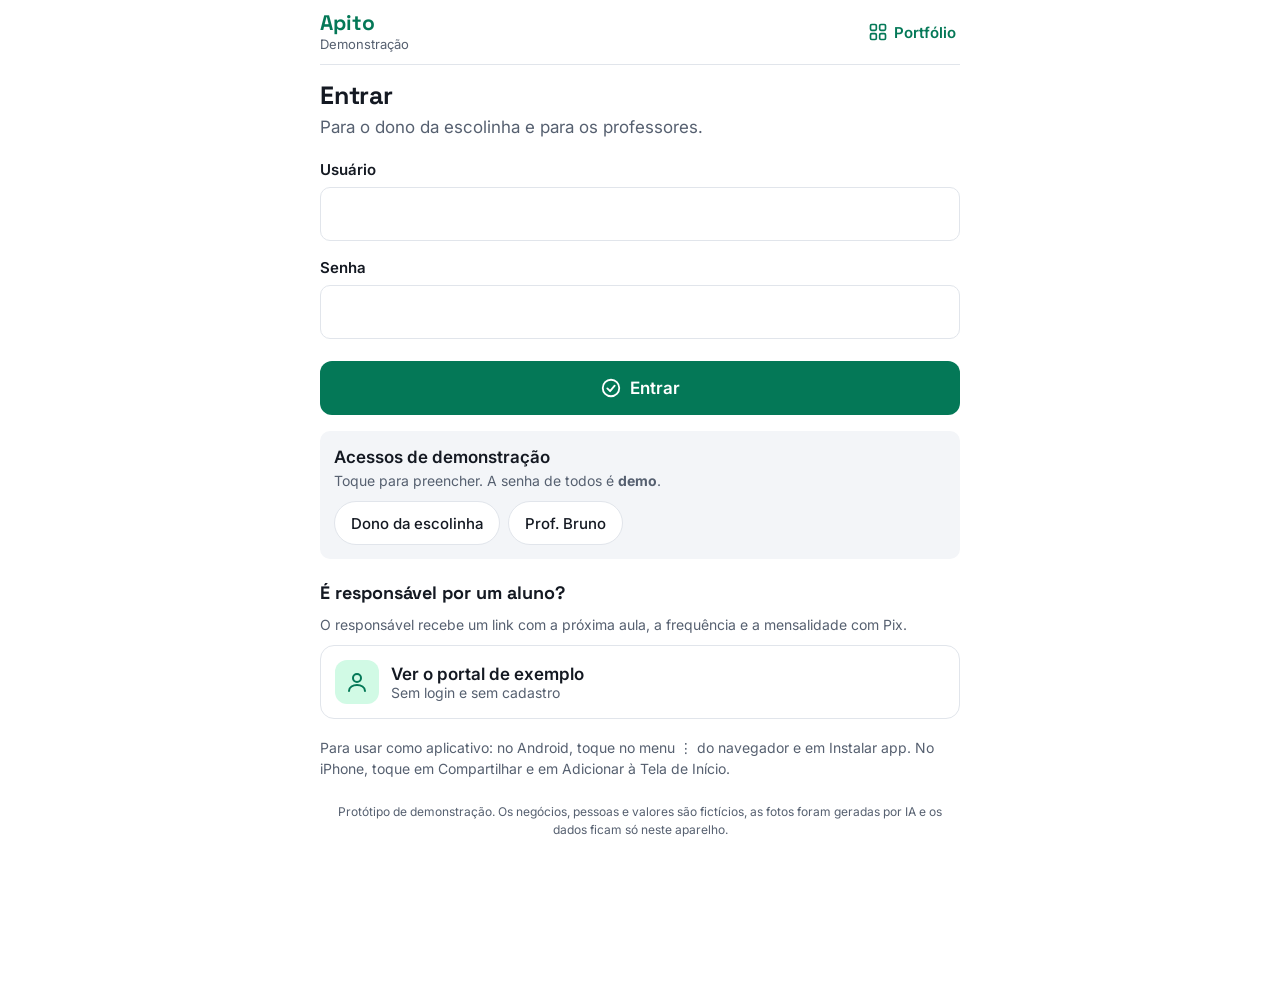
==== apito/index.html @ 2c62874d "Logo AG novo e sete protótipos novos no portfólio: Locafesta, Apito, Patinhas, Festeiro, VaiVan, Cad" ====
<!doctype html>
<html lang="pt-BR">
<head>
<meta charset="utf-8">
<meta name="viewport" content="width=device-width,initial-scale=1,viewport-fit=cover">
<title>Apito · Demonstração</title>
<meta name="description" content="Gestão de escolinhas de esporte e dança: turmas, chamada pelo celular e mensalidade por Pix.">
<meta name="robots" content="noindex">
<meta name="theme-color" content="#047857">
<link rel="manifest" href="manifest.webmanifest">
<link rel="icon" href="favicon-64.png" sizes="64x64" type="image/png">
<link rel="icon" href="favicon-32.png" sizes="32x32" type="image/png">
<link rel="apple-touch-icon" href="apple-touch-icon.png">
<meta name="apple-mobile-web-app-capable" content="yes">
<meta name="apple-mobile-web-app-title" content="Apito">
<link rel="preconnect" href="https://fonts.googleapis.com">
<link rel="stylesheet" href="https://fonts.googleapis.com/css2?family=Inter:wght@400;500;600;700&family=Space+Grotesk:wght@500;600;700&display=swap">
<link rel="stylesheet" href="styles.css">
</head>
<body>
<div class="app-wrap">
<div id="app"></div>
<p class="legend-note">Protótipo de demonstração. Os negócios, pessoas e valores são fictícios, as fotos foram geradas por IA e os dados ficam só neste aparelho.</p>
<div class="toast" id="toast" hidden></div>
<dialog class="dz" id="dz"><img id="dzimg" alt="Foto ampliada"><button type="button" class="btn ghost lg" data-act="fechar">Fechar</button></dialog>
<dialog id="dlg"><div id="dlgc"></div></dialog>
</div>
<script src="shell.js"></script>
<script src="app.js"></script>
<script src="engine.js"></script>
</body>
</html>
---- apito/styles.css ----
:root{--accent:#047857;--accent-ink:#ffffff;--accent-soft:#d1fae5}
@media (prefers-color-scheme:dark){:root:not([data-theme="light"]){--accent:#6ee7b7;--accent-ink:#022c22;--accent-soft:#0f2e24}}
:root[data-theme="dark"]{--accent:#6ee7b7;--accent-ink:#022c22;--accent-soft:#0f2e24}
:root{
--page:#ffffff;--bg:#eceff3;--dot:#cdd3dc;--surface:#ffffff;--surface2:#f3f5f8;--fg:#141922;--muted:#566070;--line:#e1e5eb;--chrome:#1c212b;
--ok:#177a43;--ok-soft:#dff3e6;--warn:#8f5700;--warn-soft:#fcefd0;--bad:#b42e28;--bad-soft:#fadfdd;
--fd:'Space Grotesk',system-ui,sans-serif;--fb:'Inter',system-ui,sans-serif;
}
@media (prefers-color-scheme:dark){:root:not([data-theme="light"]){
--page:#0b0e13;--bg:#12161d;--dot:#262c37;--surface:#1a1f28;--surface2:#232934;--fg:#edf0f5;--muted:#9ca5b4;--line:#2c3340;--chrome:#343c4b;
--ok:#52c984;--ok-soft:#173a29;--warn:#e9b24d;--warn-soft:#3b2d12;--bad:#f08a84;--bad-soft:#40201f;color-scheme:dark}}
:root[data-theme="dark"]{
--page:#0b0e13;--bg:#12161d;--dot:#262c37;--surface:#1a1f28;--surface2:#232934;--fg:#edf0f5;--muted:#9ca5b4;--line:#2c3340;--chrome:#343c4b;
--ok:#52c984;--ok-soft:#173a29;--warn:#e9b24d;--warn-soft:#3b2d12;--bad:#f08a84;--bad-soft:#40201f;color-scheme:dark}
*{box-sizing:border-box}
body{margin:0;background:var(--page);color:var(--fg);font-family:var(--fb);font-size:14px;line-height:1.5;padding-block:40px 64px;padding-left:max(16px,env(safe-area-inset-left,0px));padding-right:max(16px,env(safe-area-inset-right,0px))}
.wrap{max-width:1180px;margin:0 auto;display:flex;flex-direction:column;gap:44px}
h1,h2,h3{font-family:var(--fd);margin:0;text-wrap:balance}
h1{font-size:clamp(32px,6vw,48px);line-height:1.05;letter-spacing:-.02em}
h2{font-size:22px;margin-bottom:18px}
.lead{font-size:17px;color:var(--muted);max-width:60ch;margin:12px 0 0}
.brand{font:600 12px var(--fb);letter-spacing:.08em;text-transform:uppercase;color:var(--accent);margin:0 0 10px}
.chips{display:flex;flex-wrap:wrap;gap:8px;margin-top:16px}
.chip{display:inline-block;padding:2px 9px;border-radius:999px;font-size:11px;font-weight:600;background:var(--surface2);color:var(--muted);white-space:nowrap}
.chip.acc{background:var(--accent-soft);color:var(--accent)}
.chip.ok{background:var(--ok-soft);color:var(--ok)}
.chip.warn{background:var(--warn-soft);color:var(--warn)}
.chip.bad{background:var(--bad-soft);color:var(--bad)}
.hero .chip{font-size:12px;padding:4px 12px}
.cols{display:grid;grid-template-columns:repeat(auto-fit,minmax(300px,1fr));gap:28px 40px}
.group h3{font-size:12px;text-transform:uppercase;letter-spacing:.08em;color:var(--muted);margin-bottom:14px;font-family:var(--fb);font-weight:600}
.feats{list-style:none;margin:0;padding:0;display:flex;flex-direction:column;gap:12px}
.feats li{display:flex;gap:12px;align-items:flex-start}
.feats li::before{content:"";flex:none;width:8px;height:8px;margin-top:7px;border-radius:50%;background:var(--accent)}
.later li::before{background:transparent;border:2px solid var(--muted)}
.feats div{min-width:0}
.feats b{font-weight:600}
.feats span{display:block;color:var(--muted);font-size:13px}
.canvas{background-color:var(--bg);background-image:radial-gradient(var(--dot) 1px,transparent 1px);background-size:20px 20px;border:1px solid var(--line);border-radius:16px;padding:28px;display:flex;gap:36px;align-items:flex-start;overflow-x:auto}
.fr{flex:none;display:flex;flex-direction:column;gap:10px}
.fl{font-size:12px;font-weight:600;color:var(--muted)}
.fl small{font-weight:400;margin-left:6px}
.win{width:740px;background:var(--surface);border-radius:12px;box-shadow:0 1px 2px rgba(0,0,0,.1),0 10px 30px rgba(0,0,0,.1);overflow:hidden;font-size:12px}
.wbar{display:flex;align-items:center;gap:6px;padding:9px 12px;background:var(--surface2);border-bottom:1px solid var(--line)}
.wbar i{width:9px;height:9px;border-radius:50%;background:var(--line)}
.wbar u{text-decoration:none;margin-left:10px;font-size:11px;color:var(--muted);background:var(--surface);padding:2px 12px;border-radius:6px}
.app{display:grid;grid-template-columns:140px 1fr;min-height:430px}
.side{border-right:1px solid var(--line);padding:14px 10px;display:flex;flex-direction:column;gap:2px}
.side .logo{font:700 14px var(--fd);padding:0 8px 12px;color:var(--accent)}
.side a{padding:7px 10px;border-radius:7px;color:var(--muted);font-weight:500}
.side a.on{background:var(--accent-soft);color:var(--accent);font-weight:600}
.main{padding:16px 18px;display:flex;flex-direction:column;gap:14px;min-width:0}
.mh{display:flex;justify-content:space-between;align-items:center;gap:10px;flex-wrap:wrap}
.mh b{font:600 16px var(--fd)}
.ph{width:300px;background:var(--surface);border:8px solid var(--chrome);border-radius:36px;overflow:hidden;font-size:12px}
.screen{min-height:590px;display:flex;flex-direction:column}
.status{display:flex;justify-content:space-between;padding:8px 18px 2px;font-size:10px;font-weight:600}
.appbar{padding:6px 14px 12px;display:flex;align-items:center;justify-content:space-between;gap:8px}
.abt{font:600 16px var(--fd)}
.pad{padding:0 14px;display:flex;flex-direction:column;gap:10px;flex:1}
.foot{padding:12px 14px 16px;display:flex;flex-direction:column;gap:8px;border-top:1px solid var(--line)}
.btn{display:inline-flex;align-items:center;justify-content:center;gap:6px;padding:8px 12px;border-radius:8px;background:var(--accent);color:var(--accent-ink);font-weight:600;font-size:12px;white-space:nowrap}
.btn.ghost{background:transparent;border:1px solid var(--line);color:var(--fg)}
.btn.block{display:flex;width:100%;padding:12px;font-size:13px}
.card{background:var(--surface2);border-radius:10px;padding:10px 12px}
.row{display:flex;align-items:center;gap:10px;padding:9px 0;border-bottom:1px solid var(--line)}
.row:last-child{border-bottom:0}
.grow{flex:1;min-width:0}
.t{font-weight:600}
.m{color:var(--muted);font-size:11px}
.thumb{flex:none;width:38px;height:38px;border-radius:9px;background:var(--accent-soft);color:var(--accent);display:grid;place-items:center;font:700 14px var(--fd)}
.kpis{display:grid;grid-template-columns:repeat(3,1fr);gap:10px}
.kpi{background:var(--surface2);border-radius:10px;padding:10px 12px}
.kpi b{display:block;font:700 20px var(--fd);margin-top:2px}
.bar{height:8px;border-radius:99px;background:var(--surface2);overflow:hidden}
.card .bar{background:var(--line)}
.bar>i{display:block;height:100%;background:var(--accent);border-radius:99px}
.tog{flex:none;display:flex;border:1px solid var(--line);border-radius:8px;overflow:hidden;font-weight:600;font-size:11px}
.tog span{padding:5px 9px;color:var(--muted)}
.tog .on{background:var(--ok-soft);color:var(--ok)}
.tog .off{background:var(--bad-soft);color:var(--bad)}
.photo{height:84px;border-radius:10px;background:linear-gradient(135deg,var(--accent-soft),var(--surface2));display:grid;place-items:center;color:var(--accent);font-weight:600;font-size:11px}
.gantt{display:grid;grid-template-columns:118px repeat(7,1fr);gap:8px 3px;align-items:center}
.gh{font-size:10px;font-weight:600;color:var(--muted);text-align:center}
.gl{font-weight:600;font-size:11px}
.gb{padding:4px 6px;border-radius:6px;font-size:10px;font-weight:600;white-space:nowrap;overflow:hidden;text-overflow:ellipsis}
.gb.c{background:var(--accent);color:var(--accent-ink)}
.gb.p{background:var(--warn-soft);color:var(--warn)}
.gb.m{background:var(--surface2);color:var(--muted);border:1px dashed var(--muted)}
.legend{display:flex;gap:6px;flex-wrap:wrap}
.cal{display:grid;grid-template-columns:repeat(7,1fr);gap:4px}
.cal .h{font-size:10px;font-weight:600;color:var(--muted);text-align:center}
.cal .d{min-height:62px;border-radius:7px;background:var(--surface2);padding:4px;font-size:10px;color:var(--muted);min-width:0}
.cal .d.x{background:transparent}
.ev{display:block;margin-top:2px;padding:1px 5px;border-radius:4px;background:var(--accent);color:var(--accent-ink);font-weight:600;font-size:9.5px;white-space:nowrap;overflow:hidden;text-overflow:ellipsis}
.ev.p{background:var(--warn-soft);color:var(--warn)}
.tbl .row{padding:10px 0}
.tbl .c1{flex:1.4;min-width:0}
.tbl .c2{flex:1;min-width:0}
.tbl .c3{width:76px;flex:none;text-align:right}
.tbl .c4{width:92px;flex:none;text-align:right}
.split{display:grid;grid-template-columns:1.2fr 1fr;gap:14px}
.f{display:flex;flex-direction:column;gap:3px;margin-bottom:8px}
.f label{font-size:10px;font-weight:600;color:var(--muted)}
.f div{border:1px solid var(--line);border-radius:7px;padding:7px 9px;background:var(--surface)}
.opt{display:flex;align-items:center;gap:8px;padding:6px 0}
.opt i{flex:none;width:14px;height:14px;border-radius:4px;border:1.5px solid var(--muted)}
.opt i.on{background:var(--accent);border-color:var(--accent)}
.sum{display:flex;justify-content:space-between;padding:5px 0}
.sum.tot{border-top:1px solid var(--line);margin-top:4px;padding-top:9px;font:700 15px var(--fd)}
.map{height:250px;background:var(--surface2);position:relative}
.map svg{display:block;width:100%;height:100%}
.notes{display:grid;grid-template-columns:repeat(auto-fit,minmax(250px,1fr));gap:12px}
.notes div{background:var(--surface2);border-radius:12px;padding:14px 16px}
.notes b{display:block;margin-bottom:4px;font-family:var(--fd)}
.notes span{color:var(--muted);font-size:13px}
.foot-note{color:var(--muted);font-size:12px;max-width:70ch}
@media (max-width:520px){.canvas{padding:18px;gap:28px}}
.app-wrap{max-width:640px;margin:0 auto;font-size:15px}
.app-wrap .m{font-size:12.5px}
.topbar{display:flex;align-items:center;justify-content:space-between;gap:10px;margin-bottom:12px}
.topbar .name{font:700 24px var(--fd);color:var(--accent);letter-spacing:-.01em}
.banner{background:var(--accent-soft);color:var(--accent);padding:9px 12px;border-radius:10px;font-size:12.5px;font-weight:500;margin-bottom:14px}
.tabs{display:flex;gap:6px;overflow-x:auto;padding:2px 0 8px;margin-bottom:14px}
.tab{flex:none;padding:9px 15px;border-radius:999px;border:1px solid var(--line);background:var(--page);color:var(--fg);font:600 13px var(--fb);cursor:pointer}
.tab[aria-current="page"]{background:var(--accent);color:var(--accent-ink);border-color:var(--accent)}
.h2{font:700 22px var(--fd);margin:0 0 4px;letter-spacing:-.01em}
.sub{color:var(--muted);margin:0 0 18px}
.back{background:none;border:0;color:var(--accent);font:600 14px var(--fb);cursor:pointer;padding:4px 0;margin-bottom:10px}
button.btn{border:0;font-family:var(--fb);cursor:pointer}
button.btn.ghost{border:1px solid var(--line)}
.btn:focus-visible,.tab:focus-visible,.ch:focus-visible,.path:focus-visible,.back:focus-visible,.star:focus-visible{outline:2px solid var(--accent);outline-offset:2px}
.btn[disabled]{opacity:.45;cursor:not-allowed}
.btn.lg{padding:13px 16px;font-size:14px;border-radius:10px}
.btn.block{margin-top:6px}
.path{display:flex;flex-direction:column;gap:8px;align-items:flex-start;width:100%;text-align:left;padding:18px;margin-bottom:12px;border-radius:14px;border:1px solid var(--line);background:var(--surface);color:var(--fg);font-family:var(--fb);cursor:pointer}
.path:hover{border-color:var(--accent)}
.pt{font:700 17px var(--fd)}
.pd{color:var(--muted);font-size:14px}
.fld{display:flex;flex-direction:column;gap:6px;margin-bottom:16px}
.fld label,.fld .lab{font-size:13px;font-weight:600}
.hint{font-size:12px;color:var(--muted);font-weight:400}
input[type=text],input[type=date],select,textarea{font:inherit;font-size:15px;padding:11px 12px;border-radius:10px;border:1px solid var(--line);background:var(--surface);color:var(--fg);width:100%;min-width:0}
textarea{min-height:96px;resize:vertical}
input:focus-visible,select:focus-visible,textarea:focus-visible{outline:2px solid var(--accent);outline-offset:1px}
.choices{display:flex;flex-wrap:wrap;gap:8px}
.ch{padding:9px 14px;border-radius:999px;border:1px solid var(--line);background:var(--surface);color:var(--fg);font:500 13px var(--fb);cursor:pointer}
.ch[aria-pressed="true"]{background:var(--accent-soft);border-color:var(--accent);color:var(--accent);font-weight:600}
.prop{display:flex;flex-direction:column;gap:10px;padding:16px;margin-bottom:12px;border:1px solid var(--line);border-radius:14px;background:var(--surface)}
.price{font:700 26px var(--fd);letter-spacing:-.01em}
.quote{color:var(--muted);font-size:14px;border-left:3px solid var(--line);padding-left:10px}
.sec{font:700 15px var(--fd);margin:18px 0 8px}
.stack{display:flex;flex-direction:column;gap:12px}
.opt{display:flex;align-items:center;gap:10px;padding:8px 0;font-size:14px}
.opt input{width:18px;height:18px;flex:none}
.star{width:44px;height:44px;border-radius:10px;border:1px solid var(--line);background:var(--surface);color:var(--muted);font-size:20px;cursor:pointer}
.star[aria-pressed="true"]{background:var(--warn-soft);color:var(--warn);border-color:var(--warn)}
.toast{position:fixed;left:50%;bottom:calc(20px + env(safe-area-inset-bottom,0px));transform:translateX(-50%);background:var(--fg);color:var(--page);padding:11px 16px;border-radius:10px;font-weight:600;font-size:13px;z-index:30;max-width:calc(100vw - 32px);text-align:center}
dialog{border:0;border-radius:16px;padding:18px;width:min(520px,calc(100vw - 24px));background:var(--surface);color:var(--fg);box-shadow:0 20px 60px rgba(0,0,0,.35);font-size:15px}
dialog::backdrop{background:rgba(0,0,0,.5)}
.dbtns{display:flex;gap:8px;margin-top:6px}
.dbtns .btn{flex:1}
.out{font:13px/1.5 var(--fb);min-height:160px}
.grid2{display:grid;grid-template-columns:1fr 1fr;gap:10px}
.grid3{display:grid;grid-template-columns:repeat(3,1fr);gap:8px}
.app-wrap .kpi b{font-size:22px}
.app-wrap .row{padding:11px 0}
.app-wrap .card{padding:14px}
.legend-note{font-size:12px;color:var(--muted);margin-top:24px;text-align:center}
@media (max-width:420px){.grid3{grid-template-columns:1fr 1fr}.app-wrap .kpi b{font-size:19px}}
.gal{display:grid;grid-template-columns:repeat(2,1fr);gap:8px;margin:8px 0}
.gb{position:relative;display:block;padding:0;border:0;background:none;border-radius:10px;overflow:hidden;cursor:zoom-in;min-width:0}
.gb img{width:100%;aspect-ratio:3/2;object-fit:cover;display:block;max-width:100%}
.gb .rm{position:absolute;top:6px;right:6px;width:32px;height:32px;border-radius:999px;border:0;background:rgba(0,0,0,.65);color:#fff;font-size:18px;cursor:pointer}
.gb:focus-visible,.rm:focus-visible{outline:2px solid var(--accent);outline-offset:2px}
dialog.dz{padding:10px;width:min(720px,calc(100vw - 16px))}
dialog.dz img{width:100%;border-radius:10px;display:block;max-height:75vh;object-fit:contain}
dialog.dz .btn{width:100%;margin-top:8px}
.app-wrap{font-size:17px;padding-bottom:92px}
.app-wrap .m{font-size:14px}
.hint{font-size:13px}
.app-wrap .btn{display:inline-flex;align-items:center;justify-content:center;gap:8px;min-height:50px;font-size:16px;border-radius:12px;padding:12px 16px}
.app-wrap .btn.lg{min-height:54px;font-size:17px}
.app-wrap .btn svg,.back svg{flex:none}
.back{display:inline-flex;align-items:center;gap:6px;font-size:16px;min-height:44px}
.h2{font-size:25px}
input[type=text],input[type=date],select,textarea{font-size:17px;padding:13px 14px}
.fld label,.fld .lab{font-size:15px}
.ch{font-size:15px;padding:11px 16px;min-height:44px}
.pt{display:flex;align-items:center;gap:10px;font-size:19px}
.pt .ico{display:inline-flex;width:42px;height:42px;border-radius:12px;background:var(--accent-soft);color:var(--accent);align-items:center;justify-content:center;flex:none}
.pd{font-size:15.5px}
.nav{position:fixed;left:0;right:0;bottom:0;display:flex;gap:2px;background:var(--page);border-top:1px solid var(--line);padding:6px max(6px,env(safe-area-inset-right,0px)) calc(6px + env(safe-area-inset-bottom,0px)) max(6px,env(safe-area-inset-left,0px));z-index:20}
.nav button{flex:1;min-width:0;display:flex;flex-direction:column;align-items:center;justify-content:center;gap:3px;border:0;background:none;color:var(--muted);font:600 12px var(--fb);padding:6px 2px;border-radius:12px;cursor:pointer;min-height:58px}
.nav button[aria-current="page"]{color:var(--accent);background:var(--accent-soft)}
.nav button:focus-visible{outline:2px solid var(--accent);outline-offset:-2px}
.toast{bottom:calc(88px + env(safe-area-inset-bottom,0px))}
.bigact{display:flex;align-items:center;gap:12px;width:100%;text-align:left;padding:14px;margin-bottom:10px;border-radius:14px;border:1px solid var(--line);background:var(--surface);color:var(--fg);font:600 17px var(--fb);cursor:pointer;min-height:64px}
.bigact .ico{display:inline-flex;width:44px;height:44px;border-radius:12px;background:var(--accent-soft);color:var(--accent);align-items:center;justify-content:center;flex:none}
.bigact small{display:block;font:400 14px var(--fb);color:var(--muted)}
.sec{font-size:18px;margin:22px 0 10px}
.opt2{display:flex;justify-content:space-between;align-items:center;gap:10px;width:100%;text-align:left;padding:13px 14px;border-radius:12px;border:1.5px solid var(--line);background:var(--surface);color:var(--fg);font:500 16px var(--fb);cursor:pointer;min-height:56px}
.opt2 span{color:var(--muted);font-size:14px}
.opt2[aria-pressed="true"]{border-color:var(--accent);background:var(--accent-soft)}
.opt2[aria-pressed="true"] span{color:var(--accent)}
.stepper{display:flex;gap:10px;align-items:stretch}
.stepper .btn{width:64px;font-size:28px;padding:0}
.stepper input{text-align:center;font:700 26px var(--fd);flex:1;min-width:0}
#dlg .bigact{margin-bottom:8px}
.ib{position:relative;display:inline-flex}
.bdg{position:absolute;top:-6px;right:-10px;min-width:18px;height:18px;padding:0 5px;border-radius:999px;background:var(--bad);color:#fff;font:700 11px/18px var(--fb);text-align:center;font-style:normal}

body{padding-top:0}
body::before{content:"";position:fixed;inset:0 0 auto;height:env(safe-area-inset-top,0px);background:var(--page);z-index:26}
.sh-bar{position:sticky;top:env(safe-area-inset-top,0px);z-index:25;display:flex;align-items:center;gap:10px;background:var(--page);padding:10px 0;margin-bottom:14px;border-bottom:1px solid var(--line)}
.sh-t{flex:1;min-width:0;display:flex;flex-direction:column}
.sh-t b{font:700 21px var(--fd);color:var(--accent);line-height:1.15}
.sh-t small{color:var(--muted);font-size:13px;line-height:1.3}
.sh-ic{width:44px;height:44px;border-radius:12px;border:1px solid var(--line);background:var(--surface);color:var(--fg);display:inline-flex;align-items:center;justify-content:center;cursor:pointer;flex:none}
.sh-av{width:44px;height:44px;border-radius:999px;border:0;background:var(--accent);color:var(--accent-ink);font:700 15px var(--fb);cursor:pointer;flex:none}
.sh-menu{position:absolute;right:0;top:calc(100% + 6px);width:min(300px,calc(100vw - 32px));background:var(--surface);border:1px solid var(--line);border-radius:14px;box-shadow:0 14px 40px rgba(0,0,0,.2);padding:6px;display:flex;flex-direction:column;z-index:30}
.sh-who{padding:10px 12px 12px;border-bottom:1px solid var(--line);margin-bottom:4px}
.sh-who b{display:block;font-size:16px}
.sh-who small{color:var(--muted);font-size:13px}
.sh-it{display:flex;align-items:center;gap:12px;width:100%;min-height:48px;padding:10px 12px;border:0;border-radius:10px;background:none;color:var(--fg);font:500 16px var(--fb);text-align:left;cursor:pointer;text-decoration:none}
.sh-it:hover{background:var(--surface2)}
.sh-out{color:var(--bad);font-weight:600}
.sh-link{display:inline-flex;align-items:center;gap:6px;min-height:44px;padding:0 4px;font:600 15px var(--fb);color:var(--accent);text-decoration:none}
.sh-ic:focus-visible,.sh-av:focus-visible,.sh-it:focus-visible,.sh-link:focus-visible{outline:2px solid var(--accent);outline-offset:2px}
.sh-hide{display:none!important}
img{max-width:100%}[hidden]{display:none!important}
a.btn,a.bigact{text-decoration:none}
input[type=password]{font:inherit;font-size:17px;padding:13px 14px;border-radius:10px;border:1px solid var(--line);background:var(--surface);color:var(--fg);width:100%;min-width:0}
input[type=password]:focus-visible{outline:2px solid var(--accent);outline-offset:1px}
.opbtn{border:1px solid var(--line);background:var(--surface);color:var(--fg);border-radius:999px;padding:8px 14px;min-height:40px;font:600 14px var(--fb);cursor:pointer;display:inline-flex;align-items:center;gap:6px}
.opbtn:focus-visible{outline:2px solid var(--accent);outline-offset:2px}

.dcard{flex-direction:row!important;align-items:center!important;gap:12px!important}
.dcard .thumb{width:64px;height:64px;border-radius:12px;object-fit:cover;flex:none}
.dc{display:flex;flex-direction:column;gap:4px;min-width:0;flex:1}
.dcard .tico{display:inline-flex;width:48px;height:48px;border-radius:12px;align-items:center;justify-content:center;flex:none;background:var(--accent-soft);color:var(--accent)}
.vis{display:flex;gap:12px;align-items:flex-start;width:100%}.vis>div{min-width:0;flex:1}
.hr{font:700 22px var(--fd);flex:none;min-width:28px}
.tt{font:600 17px var(--fb)}
.line{display:flex;justify-content:space-between;gap:12px;padding:9px 0;border-bottom:1px solid var(--line);font-size:15.5px}.line span{min-width:0}.line b{flex:none;text-align:right;max-width:60%}
.tot{display:flex;justify-content:space-between;gap:12px;font:700 22px var(--fd);padding-top:12px}
.row2{display:flex;gap:8px;flex-wrap:wrap;margin-top:10px}.row2 .btn{flex:1 1 140px}
.pimg{width:100%;aspect-ratio:3/2;object-fit:cover;border-radius:14px;display:block;max-width:100%;margin-bottom:12px}
.app-wrap .btn{white-space:normal;text-align:center}
.tog{display:flex;gap:6px}.tog button{min-height:44px;padding:0 12px;border-radius:10px;border:1.5px solid var(--line);background:var(--surface);color:var(--fg);font:600 14px var(--fb);cursor:pointer}
.tog button[aria-pressed="true"].y{background:var(--ok-soft);border-color:var(--ok);color:var(--ok)}
.tog button[aria-pressed="true"].n{background:var(--bad-soft);border-color:var(--bad);color:var(--bad)}
.tog button:focus-visible{outline:2px solid var(--accent);outline-offset:2px}
.bar{height:10px;border-radius:99px;background:var(--line);overflow:hidden}.bar i{display:block;height:100%;background:var(--accent);border-radius:99px}
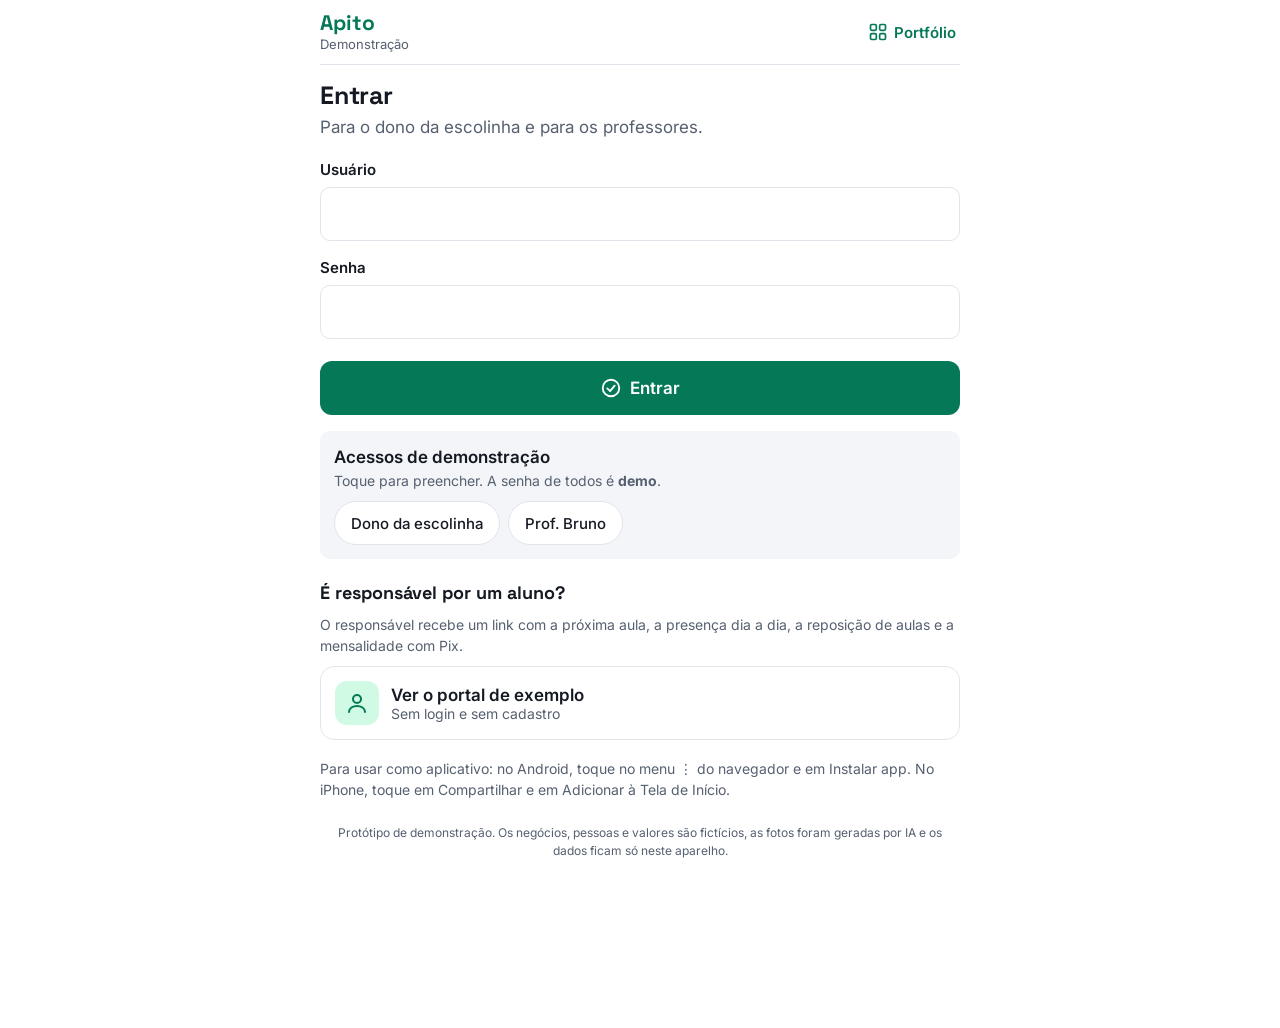
==== commit 28ae31d3: "Apito: falta gera credito de reposicao, aviso ao responsavel, reposicao com Pix de demonstracao e hi" ====
--- a/apito/index.html
+++ b/apito/index.html
@@ -4,7 +4,7 @@
 <meta charset="utf-8">
 <meta name="viewport" content="width=device-width,initial-scale=1,viewport-fit=cover">
 <title>Apito · Demonstração</title>
-<meta name="description" content="Gestão de escolinhas de esporte e dança: turmas, chamada pelo celular e mensalidade por Pix.">
+<meta name="description" content="Gestão de escolinhas de esporte e dança: turmas, chamada pelo celular, aviso de falta, reposição de aula com Pix e mensalidade.">
 <meta name="robots" content="noindex">
 <meta name="theme-color" content="#047857">
 <link rel="manifest" href="manifest.webmanifest">
